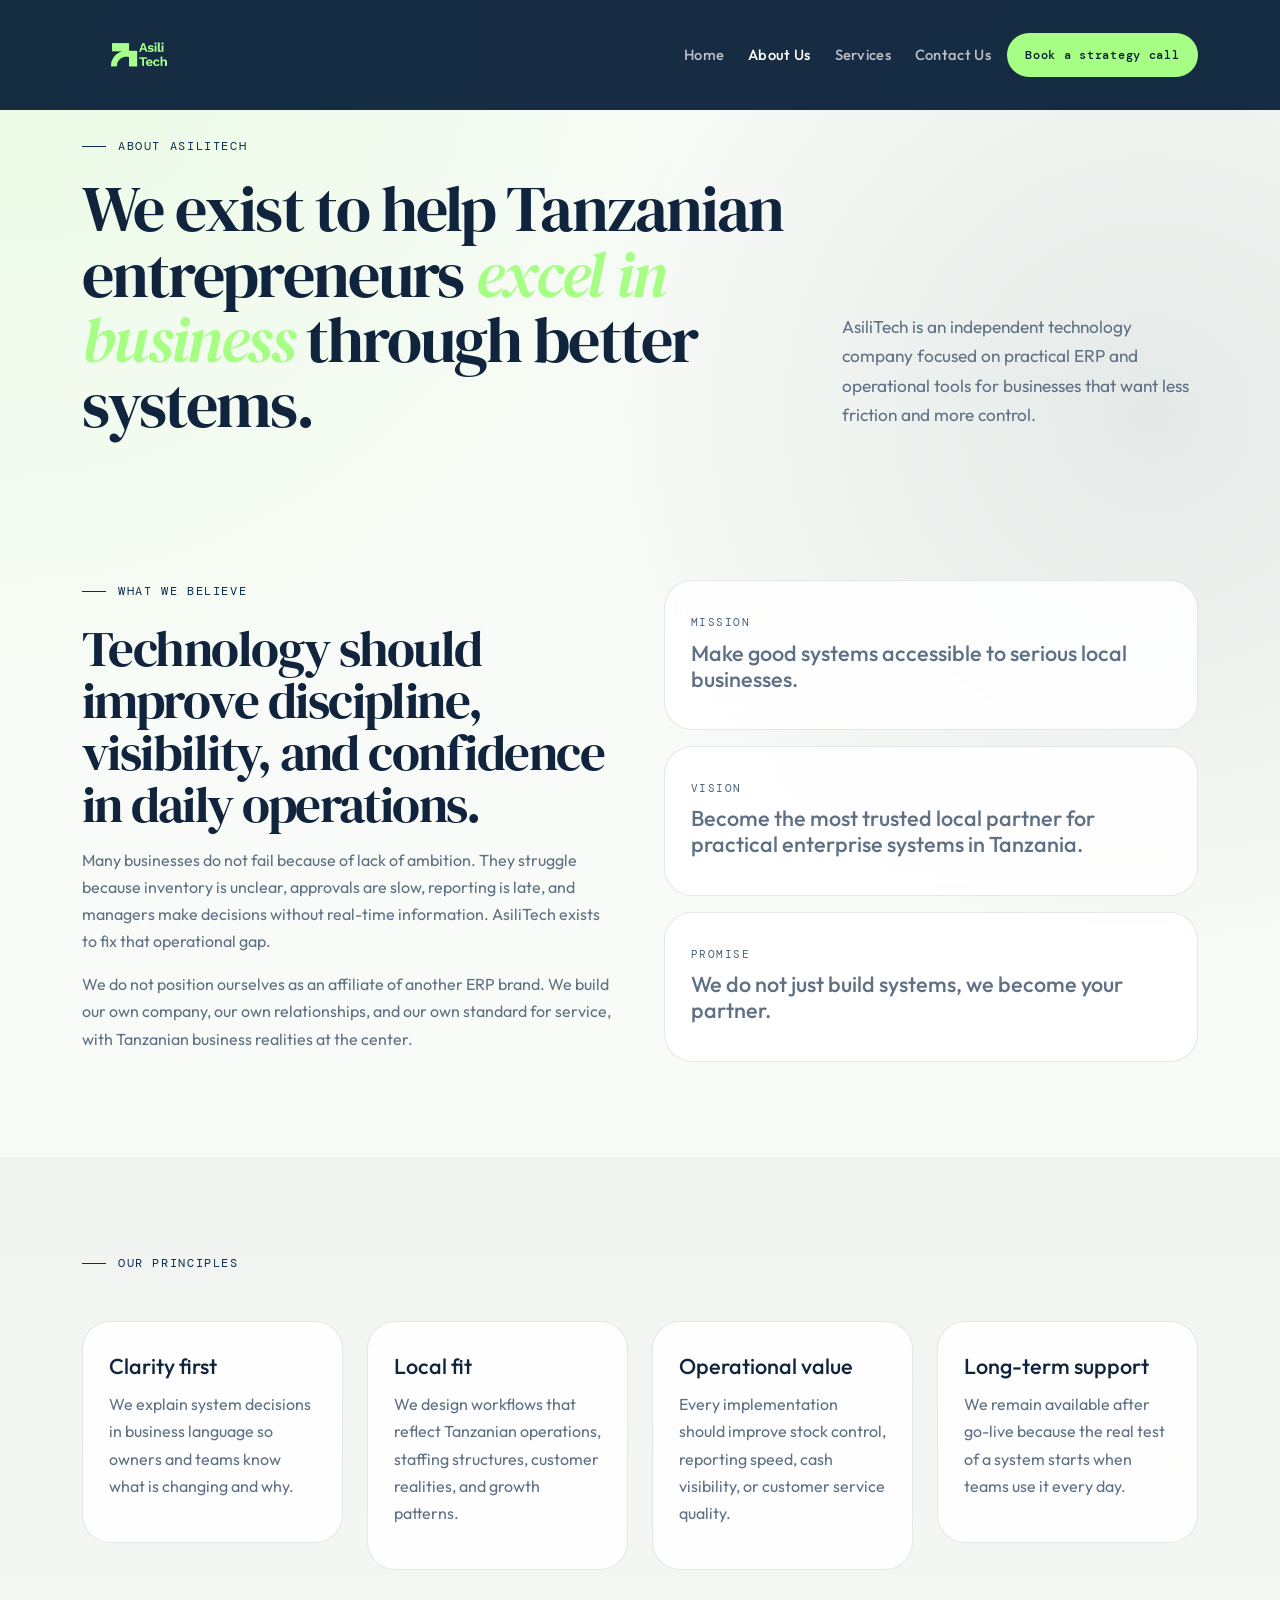
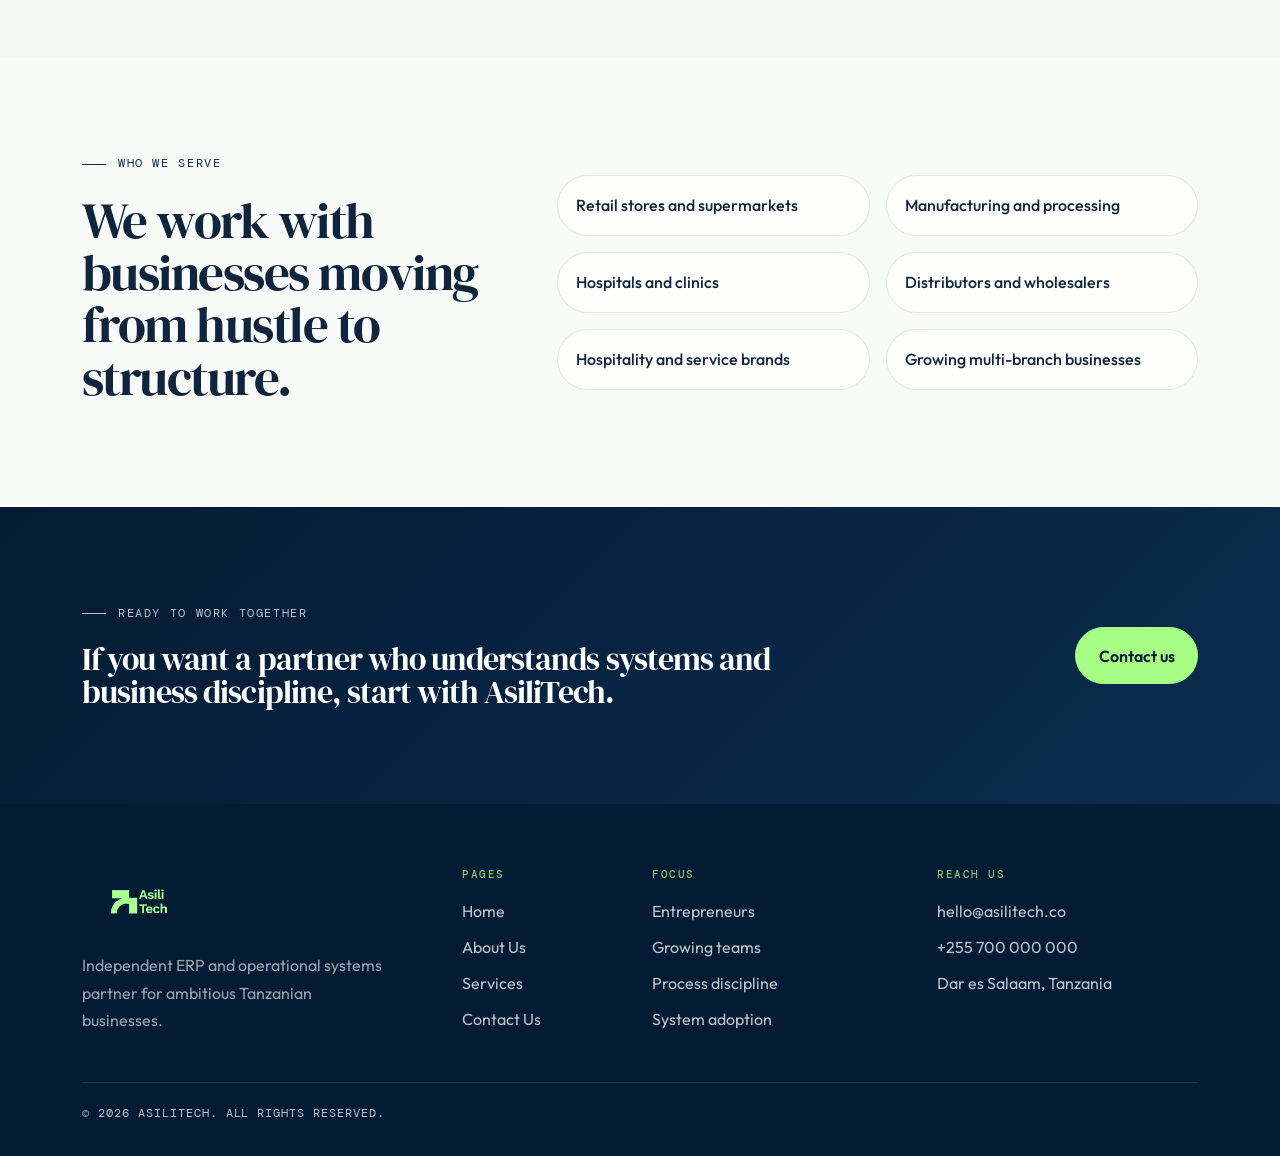
==== about.html @ 2e164e49 "Initial commit: Add Asili Technologies website pages, styles, and logos" ====
<!DOCTYPE html>
<html lang="en">
<head>
  <meta charset="UTF-8" />
  <meta name="viewport" content="width=device-width, initial-scale=1.0" />
  <title>About AsiliTech | Local ERP Partner</title>
  <meta name="description" content="Learn how AsiliTech helps Tanzanian entrepreneurs excel through practical ERP, POS, and operational systems." />
  <link rel="icon" type="image/png" href="logos/darkthemefavicon.png" />
  <link rel="preconnect" href="https://fonts.googleapis.com" />
  <link rel="preconnect" href="https://fonts.gstatic.com" crossorigin />
  <link href="https://fonts.googleapis.com/css2?family=DM+Serif+Display:ital@0;1&family=DM+Mono:wght@400;500&family=Outfit:wght@300;400;500;600;700&display=swap" rel="stylesheet" />
  <link href="https://cdn.jsdelivr.net/npm/bootstrap@5.3.3/dist/css/bootstrap.min.css" rel="stylesheet" />
  <link rel="stylesheet" href="https://cdn.jsdelivr.net/npm/bootstrap-icons@1.11.3/font/bootstrap-icons.min.css" />
  <link rel="stylesheet" href="site.css" />
</head>
<body data-page="about">
  <nav class="navbar navbar-expand-lg fixed-top site-nav" id="siteNav">
    <div class="container">
      <a class="navbar-brand brand-lockup" href="index.html">
        <img src="logos/darkthemelogo_transparent.png" alt="AsiliTech logo" />
      </a>
      <button class="navbar-toggler" type="button" data-bs-toggle="collapse" data-bs-target="#siteNavbar" aria-controls="siteNavbar" aria-expanded="false" aria-label="Toggle navigation">
        <span class="navbar-toggler-icon"></span>
      </button>
      <div class="collapse navbar-collapse" id="siteNavbar">
        <ul class="navbar-nav ms-auto align-items-lg-center gap-lg-2">
          <li class="nav-item"><a class="nav-link" data-page-link="home" href="index.html">Home</a></li>
          <li class="nav-item"><a class="nav-link" data-page-link="about" href="about.html">About Us</a></li>
          <li class="nav-item"><a class="nav-link" data-page-link="services" href="services.html">Services</a></li>
          <li class="nav-item"><a class="nav-link" data-page-link="contact" href="contact.html">Contact Us</a></li>
          <li class="nav-item"><a class="nav-link nav-cta" href="contact.html">Book a strategy call</a></li>
        </ul>
      </div>
    </div>
  </nav>

  <main>
    <section class="page-hero">
      <div class="container">
        <div class="row g-4 align-items-end">
          <div class="col-lg-8">
            <span class="eyebrow reveal">About AsiliTech</span>
            <h1 class="page-title reveal reveal-delay-1">We exist to help Tanzanian entrepreneurs <em>excel in business</em> through better systems.</h1>
          </div>
          <div class="col-lg-4">
            <p class="page-copy reveal reveal-delay-2">AsiliTech is an independent technology company focused on practical ERP and operational tools for businesses that want less friction and more control.</p>
          </div>
        </div>
      </div>
    </section>

    <section class="section-space">
      <div class="container">
        <div class="row g-4 g-lg-5 align-items-center">
          <div class="col-lg-6">
            <span class="eyebrow reveal">What we believe</span>
            <h2 class="section-title reveal reveal-delay-1">Technology should improve discipline, visibility, and confidence in daily operations.</h2>
            <p class="section-copy reveal reveal-delay-2">Many businesses do not fail because of lack of ambition. They struggle because inventory is unclear, approvals are slow, reporting is late, and managers make decisions without real-time information. AsiliTech exists to fix that operational gap.</p>
            <p class="section-copy reveal reveal-delay-3">We do not position ourselves as an affiliate of another ERP brand. We build our own company, our own relationships, and our own standard for service, with Tanzanian business realities at the center.</p>
          </div>
          <div class="col-lg-6">
            <div class="stacked-cards">
              <article class="info-card reveal">
                <span class="card-index">Mission</span>
                <h3>Make good systems accessible to serious local businesses.</h3>
              </article>
              <article class="info-card reveal reveal-delay-1">
                <span class="card-index">Vision</span>
                <h3>Become the most trusted local partner for practical enterprise systems in Tanzania.</h3>
              </article>
              <article class="info-card reveal reveal-delay-2">
                <span class="card-index">Promise</span>
                <h3>We do not just build systems, we become your partner.</h3>
              </article>
            </div>
          </div>
        </div>
      </div>
    </section>

    <section class="section-space surface-muted">
      <div class="container">
        <span class="eyebrow reveal">Our principles</span>
        <div class="row g-4 mt-1">
          <div class="col-md-6 col-xl-3">
            <article class="solution-card reveal">
              <h3>Clarity first</h3>
              <p>We explain system decisions in business language so owners and teams know what is changing and why.</p>
            </article>
          </div>
          <div class="col-md-6 col-xl-3">
            <article class="solution-card reveal reveal-delay-1">
              <h3>Local fit</h3>
              <p>We design workflows that reflect Tanzanian operations, staffing structures, customer realities, and growth patterns.</p>
            </article>
          </div>
          <div class="col-md-6 col-xl-3">
            <article class="solution-card reveal reveal-delay-2">
              <h3>Operational value</h3>
              <p>Every implementation should improve stock control, reporting speed, cash visibility, or customer service quality.</p>
            </article>
          </div>
          <div class="col-md-6 col-xl-3">
            <article class="solution-card reveal reveal-delay-3">
              <h3>Long-term support</h3>
              <p>We remain available after go-live because the real test of a system starts when teams use it every day.</p>
            </article>
          </div>
        </div>
      </div>
    </section>

    <section class="section-space">
      <div class="container">
        <div class="row g-4 align-items-center">
          <div class="col-lg-5">
            <span class="eyebrow reveal">Who we serve</span>
            <h2 class="section-title reveal reveal-delay-1">We work with businesses moving from hustle to structure.</h2>
          </div>
          <div class="col-lg-7">
            <div class="industry-grid">
              <div class="industry-chip reveal">Retail stores and supermarkets</div>
              <div class="industry-chip reveal reveal-delay-1">Manufacturing and processing</div>
              <div class="industry-chip reveal reveal-delay-2">Hospitals and clinics</div>
              <div class="industry-chip reveal reveal-delay-3">Distributors and wholesalers</div>
              <div class="industry-chip reveal">Hospitality and service brands</div>
              <div class="industry-chip reveal reveal-delay-1">Growing multi-branch businesses</div>
            </div>
          </div>
        </div>
      </div>
    </section>

    <section class="section-space cta-block">
      <div class="container">
        <div class="row align-items-center g-4">
          <div class="col-lg-8">
            <span class="eyebrow on-dark reveal">Ready to work together</span>
            <h2 class="cta-title reveal reveal-delay-1">If you want a partner who understands systems and business discipline, start with AsiliTech.</h2>
          </div>
          <div class="col-lg-4 text-lg-end reveal reveal-delay-2">
            <a class="btn btn-brand" href="contact.html">Contact us</a>
          </div>
        </div>
      </div>
    </section>
  </main>

  <footer class="site-footer">
    <div class="container">
      <div class="row g-4">
        <div class="col-lg-4">
          <img class="footer-logo" src="logos/darkthemelogo_transparent.png" alt="AsiliTech logo" />
          <p class="footer-copy-text">Independent ERP and operational systems partner for ambitious Tanzanian businesses.</p>
        </div>
        <div class="col-6 col-lg-2">
          <h3>Pages</h3>
          <ul>
            <li><a href="index.html">Home</a></li>
            <li><a href="about.html">About Us</a></li>
            <li><a href="services.html">Services</a></li>
            <li><a href="contact.html">Contact Us</a></li>
          </ul>
        </div>
        <div class="col-6 col-lg-3">
          <h3>Focus</h3>
          <ul>
            <li>Entrepreneurs</li>
            <li>Growing teams</li>
            <li>Process discipline</li>
            <li>System adoption</li>
          </ul>
        </div>
        <div class="col-lg-3">
          <h3>Reach us</h3>
          <ul>
            <li><a href="mailto:hello@asilitech.co">hello@asilitech.co</a></li>
            <li><a href="tel:+255700000000">+255 700 000 000</a></li>
            <li>Dar es Salaam, Tanzania</li>
          </ul>
        </div>
      </div>
      <div class="footer-bottom">
        <span>© <span data-year></span> AsiliTech. All rights reserved.</span>
      </div>
    </div>
  </footer>

  <script src="https://cdn.jsdelivr.net/npm/bootstrap@5.3.3/dist/js/bootstrap.bundle.min.js"></script>
  <script src="site.js"></script>
</body>
</html>
---- site.css ----
:root {
  --navy: #041b34;
  --navy-soft: #0b2d4f;
  --green: #a6ff84;
  --green-deep: #84df63;
  --mist: #eef2ef;
  --paper: #f8fbf7;
  --white: #ffffff;
  --text: #10253d;
  --muted: #5f7084;
  --border: rgba(4, 27, 52, 0.1);
  --border-strong: rgba(4, 27, 52, 0.16);
  --shadow: 0 25px 70px rgba(4, 27, 52, 0.12);
  --radius-lg: 28px;
  --radius-md: 20px;
  --radius-sm: 14px;
}

* {
  box-sizing: border-box;
}

html {
  scroll-behavior: smooth;
}

body {
  margin: 0;
  font-family: 'Outfit', sans-serif;
  color: var(--text);
  background:
    radial-gradient(circle at top left, rgba(166, 255, 132, 0.16), transparent 24%),
    radial-gradient(circle at 90% 15%, rgba(4, 27, 52, 0.08), transparent 22%),
    var(--paper);
  line-height: 1.7;
}

a {
  color: inherit;
}

img {
  max-width: 100%;
  display: block;
}

main {
  overflow: hidden;
}

.site-nav {
  padding: 1rem 0;
  background: rgba(4, 27, 52, 0.92);
  backdrop-filter: blur(14px);
  transition: box-shadow 0.25s ease, padding 0.25s ease;
}

.site-nav.is-scrolled {
  box-shadow: 0 14px 40px rgba(1, 16, 30, 0.18);
  padding: 0.8rem 0;
}

.brand-lockup img,
.footer-logo {
  width: 118px;
  height: 68px;
  object-fit: contain;
}

.navbar-toggler {
  border-color: rgba(255, 255, 255, 0.25);
}

.navbar-toggler:focus {
  box-shadow: none;
}

.navbar-toggler-icon {
  background-image: url("data:image/svg+xml,%3csvg xmlns='http://www.w3.org/2000/svg' viewBox='0 0 30 30'%3e%3cpath stroke='rgba(255,255,255,0.82)' stroke-linecap='round' stroke-miterlimit='10' stroke-width='2' d='M4 7h22M4 15h22M4 23h22'/%3e%3c/svg%3e");
}

.nav-link {
  color: rgba(255, 255, 255, 0.7) !important;
  font-size: 0.92rem;
  font-weight: 500;
  letter-spacing: 0.02em;
}

.nav-link:hover,
.nav-link.is-active {
  color: var(--white) !important;
}

.nav-cta {
  background: var(--green);
  color: var(--navy) !important;
  border-radius: 999px;
  padding: 0.72rem 1.15rem !important;
  font-family: 'DM Mono', monospace;
  font-size: 0.75rem;
  letter-spacing: 0.06em;
}

.nav-cta:hover {
  background: var(--green-deep);
}

.hero-home,
.page-hero {
  position: relative;
  padding-top: 8rem;
}

.hero-home {
  min-height: 100vh;
  display: flex;
  align-items: center;
  padding-bottom: 4rem;
}

.page-hero {
  padding-bottom: 2.5rem;
}

.eyebrow,
.micro-label,
.plan-label,
.site-footer h3,
.card-index,
.form-note {
  font-family: 'DM Mono', monospace;
  letter-spacing: 0.14em;
  text-transform: uppercase;
}

.eyebrow {
  display: inline-flex;
  align-items: center;
  gap: 0.75rem;
  color: var(--navy-soft);
  font-size: 0.72rem;
  margin-bottom: 1.25rem;
  opacity: 0.72;
}

.eyebrow::before {
  content: '';
  width: 24px;
  height: 1px;
  background: currentColor;
}

.on-dark {
  color: rgba(255, 255, 255, 0.72);
}

.display-title,
.page-title,
.section-title,
.cta-title,
.quote-panel h2 {
  font-family: 'DM Serif Display', serif;
  letter-spacing: -0.03em;
  line-height: 1.02;
}

.display-title {
  max-width: 11ch;
  font-size: clamp(3.1rem, 7vw, 6.15rem);
  margin-bottom: 1.5rem;
}

.page-title {
  font-size: clamp(2.6rem, 5vw, 4.8rem);
}

.section-title {
  font-size: clamp(2rem, 4vw, 3.5rem);
  margin-bottom: 1rem;
}

.display-title em,
.page-title em,
.section-title em,
.cta-title em,
.quote-panel em {
  color: var(--green);
  font-style: italic;
}

.lead-copy,
.page-copy,
.section-copy,
.hero-mini-note,
.quote-panel p,
.feature-card p,
.solution-card p,
.timeline-item p,
.pricing-card p,
.contact-card p,
.info-card h3,
.footer-copy-text {
  color: var(--muted);
}

.lead-copy,
.page-copy {
  font-size: 1.08rem;
  max-width: 58ch;
}

.hero-actions {
  display: flex;
  flex-wrap: wrap;
  gap: 1rem;
  margin-top: 2rem;
}

.hero-mini-note {
  margin-top: 1.25rem;
  font-size: 0.96rem;
}

.btn-brand,
.btn-outline-brand {
  border-radius: 999px;
  padding: 0.95rem 1.4rem;
  font-weight: 600;
  transition: transform 0.2s ease, background 0.2s ease, color 0.2s ease, border-color 0.2s ease;
}

.btn-brand {
  background: var(--green);
  border: 1px solid var(--green);
  color: var(--navy);
}

.btn-brand:hover {
  background: var(--green-deep);
  border-color: var(--green-deep);
  color: var(--navy);
  transform: translateY(-1px);
}

.btn-outline-brand {
  background: transparent;
  border: 1px solid var(--border-strong);
  color: var(--navy);
}

.btn-outline-brand:hover {
  border-color: var(--navy);
  color: var(--navy);
  transform: translateY(-1px);
}

.hero-panel,
.quote-panel,
.contact-form-panel,
.info-card,
.contact-card,
.feature-card,
.solution-card,
.pricing-card {
  border: 1px solid var(--border);
  border-radius: var(--radius-lg);
  background: rgba(255, 255, 255, 0.84);
  backdrop-filter: blur(12px);
}

.hero-panel {
  padding: 1.35rem;
  box-shadow: var(--shadow);
}

.hero-panel-top,
.footer-bottom {
  display: flex;
  justify-content: space-between;
  align-items: center;
  gap: 1rem;
}

.micro-label {
  font-size: 0.68rem;
  color: var(--muted);
}

.status-pill {
  display: inline-flex;
  align-items: center;
  gap: 0.45rem;
  padding: 0.38rem 0.7rem;
  border-radius: 999px;
  background: rgba(166, 255, 132, 0.18);
  color: var(--navy);
  font-size: 0.78rem;
}

.status-pill span {
  width: 8px;
  height: 8px;
  border-radius: 50%;
  background: var(--green-deep);
}

.word-stack {
  position: relative;
  min-height: 4.5rem;
  margin: 1.6rem 0 1.25rem;
}

.word-stack .word {
  position: absolute;
  inset: 0;
  opacity: 0;
  transform: translateY(16px);
  transition: opacity 0.35s ease, transform 0.35s ease;
  font-family: 'DM Serif Display', serif;
  font-size: clamp(2.2rem, 4vw, 3.2rem);
}

.word-stack .word.active {
  opacity: 1;
  transform: translateY(0);
}

.metric-grid,
.feature-grid,
.pricing-grid,
.industry-grid {
  display: grid;
  gap: 1rem;
}

.metric-grid {
  grid-template-columns: repeat(2, minmax(0, 1fr));
}

.metric-card {
  padding: 1.05rem;
  border-radius: var(--radius-md);
  background: linear-gradient(180deg, rgba(4, 27, 52, 0.04), rgba(4, 27, 52, 0.01));
}

.metric-card strong,
.pricing-card h3,
.contact-card a,
.contact-card strong {
  display: block;
  color: var(--navy);
}

.metric-card span {
  display: block;
  margin-top: 0.35rem;
  color: var(--muted);
  font-size: 0.93rem;
}

.band-strip {
  background: var(--navy);
  overflow: hidden;
  padding: 1rem 0;
}

.band-track {
  display: flex;
  gap: 2.25rem;
  white-space: nowrap;
  color: rgba(255, 255, 255, 0.72);
  font-family: 'DM Mono', monospace;
  font-size: 0.72rem;
  letter-spacing: 0.14em;
  text-transform: uppercase;
  animation: marquee 26s linear infinite;
}

@keyframes marquee {
  from { transform: translateX(0); }
  to { transform: translateX(-30%); }
}

.section-space {
  padding: 5.5rem 0;
}

.surface-muted {
  background: linear-gradient(180deg, rgba(4, 27, 52, 0.03), rgba(4, 27, 52, 0.015));
}

.feature-grid {
  grid-template-columns: repeat(3, minmax(0, 1fr));
}

.feature-grid-wide {
  grid-template-columns: repeat(4, minmax(0, 1fr));
}

.feature-card,
.solution-card,
.pricing-card,
.info-card,
.contact-card,
.contact-form-panel {
  padding: 1.6rem;
}

.feature-card h3,
.solution-card h3,
.timeline-item h3,
.info-card h3,
.contact-card a,
.contact-card strong {
  font-size: 1.35rem;
  line-height: 1.2;
  margin: 0.4rem 0 0.7rem;
}

.card-index,
.plan-label,
.site-footer h3 {
  font-size: 0.7rem;
  color: var(--navy-soft);
  opacity: 0.75;
}

.text-link {
  font-weight: 600;
  color: var(--navy);
  text-decoration: none;
}

.text-link i {
  margin-left: 0.35rem;
}

.quote-panel {
  background: var(--navy);
  color: var(--white);
  display: grid;
  grid-template-columns: 1.2fr 0.8fr;
  gap: 2rem;
  padding: 2rem;
}

.quote-panel h2,
.cta-title {
  color: var(--white);
}

.timeline-list {
  display: grid;
  gap: 1rem;
}

.timeline-item {
  display: grid;
  grid-template-columns: 72px 1fr;
  gap: 1rem;
  align-items: start;
  padding: 1.2rem 0;
  border-bottom: 1px solid var(--border);
}

.timeline-item:first-child {
  border-top: 1px solid var(--border);
}

.timeline-item span {
  font-family: 'DM Mono', monospace;
  color: var(--muted);
  font-size: 0.78rem;
  padding-top: 0.3rem;
}

.cta-block {
  background: linear-gradient(135deg, var(--navy), var(--navy-soft));
}

.site-footer {
  background: var(--navy);
  color: rgba(255, 255, 255, 0.74);
  padding: 4rem 0 2rem;
}

.site-footer h3 {
  color: var(--green);
  margin-bottom: 1rem;
}

.site-footer ul {
  list-style: none;
  padding: 0;
  margin: 0;
}

.site-footer li {
  margin-bottom: 0.55rem;
}

.site-footer a {
  color: rgba(255, 255, 255, 0.74);
  text-decoration: none;
}

.site-footer a:hover {
  color: var(--white);
}

.footer-copy-text {
  margin-top: 1rem;
  max-width: 28ch;
  color: rgba(255, 255, 255, 0.6);
}

.footer-bottom {
  margin-top: 2rem;
  padding-top: 1.25rem;
  border-top: 1px solid rgba(255, 255, 255, 0.1);
  font-family: 'DM Mono', monospace;
  font-size: 0.76rem;
  letter-spacing: 0.08em;
  text-transform: uppercase;
}

.stacked-cards,
.contact-stack {
  display: grid;
  gap: 1rem;
}

.industry-grid {
  grid-template-columns: repeat(2, minmax(0, 1fr));
}

.industry-chip {
  padding: 1rem 1.15rem;
  border: 1px solid var(--border);
  border-radius: 999px;
  background: rgba(255, 255, 255, 0.78);
  font-weight: 500;
}

.tall-card {
  min-height: 100%;
}

.pricing-grid {
  grid-template-columns: repeat(3, minmax(0, 1fr));
  align-items: stretch;
}

.pricing-card {
  display: flex;
  flex-direction: column;
  gap: 1rem;
}

.pricing-card h3 {
  font-family: 'DM Serif Display', serif;
  font-size: clamp(2rem, 4vw, 3rem);
  margin: 0;
}

.pricing-card h3 span {
  display: block;
  font-family: 'Outfit', sans-serif;
  font-size: 0.95rem;
  color: var(--muted);
  font-weight: 500;
  letter-spacing: 0;
}

.pricing-card ul {
  list-style: none;
  padding: 0;
  margin: 0;
  display: grid;
  gap: 0.7rem;
}

.pricing-card li {
  position: relative;
  padding-left: 1.2rem;
  color: var(--muted);
}

.pricing-card li::before {
  content: '';
  position: absolute;
  top: 0.65rem;
  left: 0;
  width: 7px;
  height: 7px;
  border-radius: 50%;
  background: var(--green-deep);
}

.pricing-card .btn {
  margin-top: auto;
}

.pricing-card.featured {
  background: linear-gradient(180deg, rgba(166, 255, 132, 0.24), rgba(255, 255, 255, 0.95));
  border-color: rgba(132, 223, 99, 0.45);
  transform: translateY(-8px);
}

.pricing-note {
  margin-top: 1.2rem;
  color: var(--muted);
}

.contact-card a {
  text-decoration: none;
}

.contact-form-panel label {
  display: block;
  margin-bottom: 0.35rem;
  font-family: 'DM Mono', monospace;
  font-size: 0.68rem;
  color: var(--navy-soft);
  letter-spacing: 0.12em;
  text-transform: uppercase;
}

.contact-form-panel .form-control,
.contact-form-panel .form-select {
  min-height: 54px;
  border-radius: var(--radius-sm);
  border: 1px solid var(--border);
  background: rgba(255, 255, 255, 0.82);
  padding: 0.9rem 1rem;
}

.contact-form-panel textarea.form-control {
  min-height: 150px;
}

.contact-form-panel .form-control:focus,
.contact-form-panel .form-select:focus {
  border-color: rgba(132, 223, 99, 0.85);
  box-shadow: 0 0 0 0.2rem rgba(166, 255, 132, 0.15);
}

.form-note {
  font-size: 0.68rem;
  color: var(--muted);
}

.reveal {
  opacity: 0;
  transform: translateY(28px);
  transition: opacity 0.7s ease, transform 0.7s ease;
}

.reveal.visible {
  opacity: 1;
  transform: translateY(0);
}

.reveal-delay-1 {
  transition-delay: 0.08s;
}

.reveal-delay-2 {
  transition-delay: 0.16s;
}

.reveal-delay-3 {
  transition-delay: 0.24s;
}

.reveal-delay-4 {
  transition-delay: 0.32s;
}

@media (max-width: 1199px) {
  .feature-grid-wide {
    grid-template-columns: repeat(2, minmax(0, 1fr));
  }
}

@media (max-width: 991px) {
  .hero-home {
    min-height: auto;
    padding-bottom: 3rem;
  }

  .metric-grid,
  .feature-grid,
  .pricing-grid,
  .industry-grid,
  .feature-grid-wide,
  .quote-panel {
    grid-template-columns: 1fr;
  }

  .quote-panel {
    gap: 1rem;
  }

  .nav-cta {
    margin-top: 0.5rem;
    display: inline-block;
  }
}

@media (max-width: 767px) {
  .site-nav {
    padding: 0.8rem 0;
  }

  .hero-home,
  .page-hero {
    padding-top: 7rem;
  }

  .section-space {
    padding: 4.3rem 0;
  }

  .timeline-item {
    grid-template-columns: 1fr;
  }

  .footer-bottom,
  .hero-actions {
    align-items: flex-start;
    flex-direction: column;
  }
}
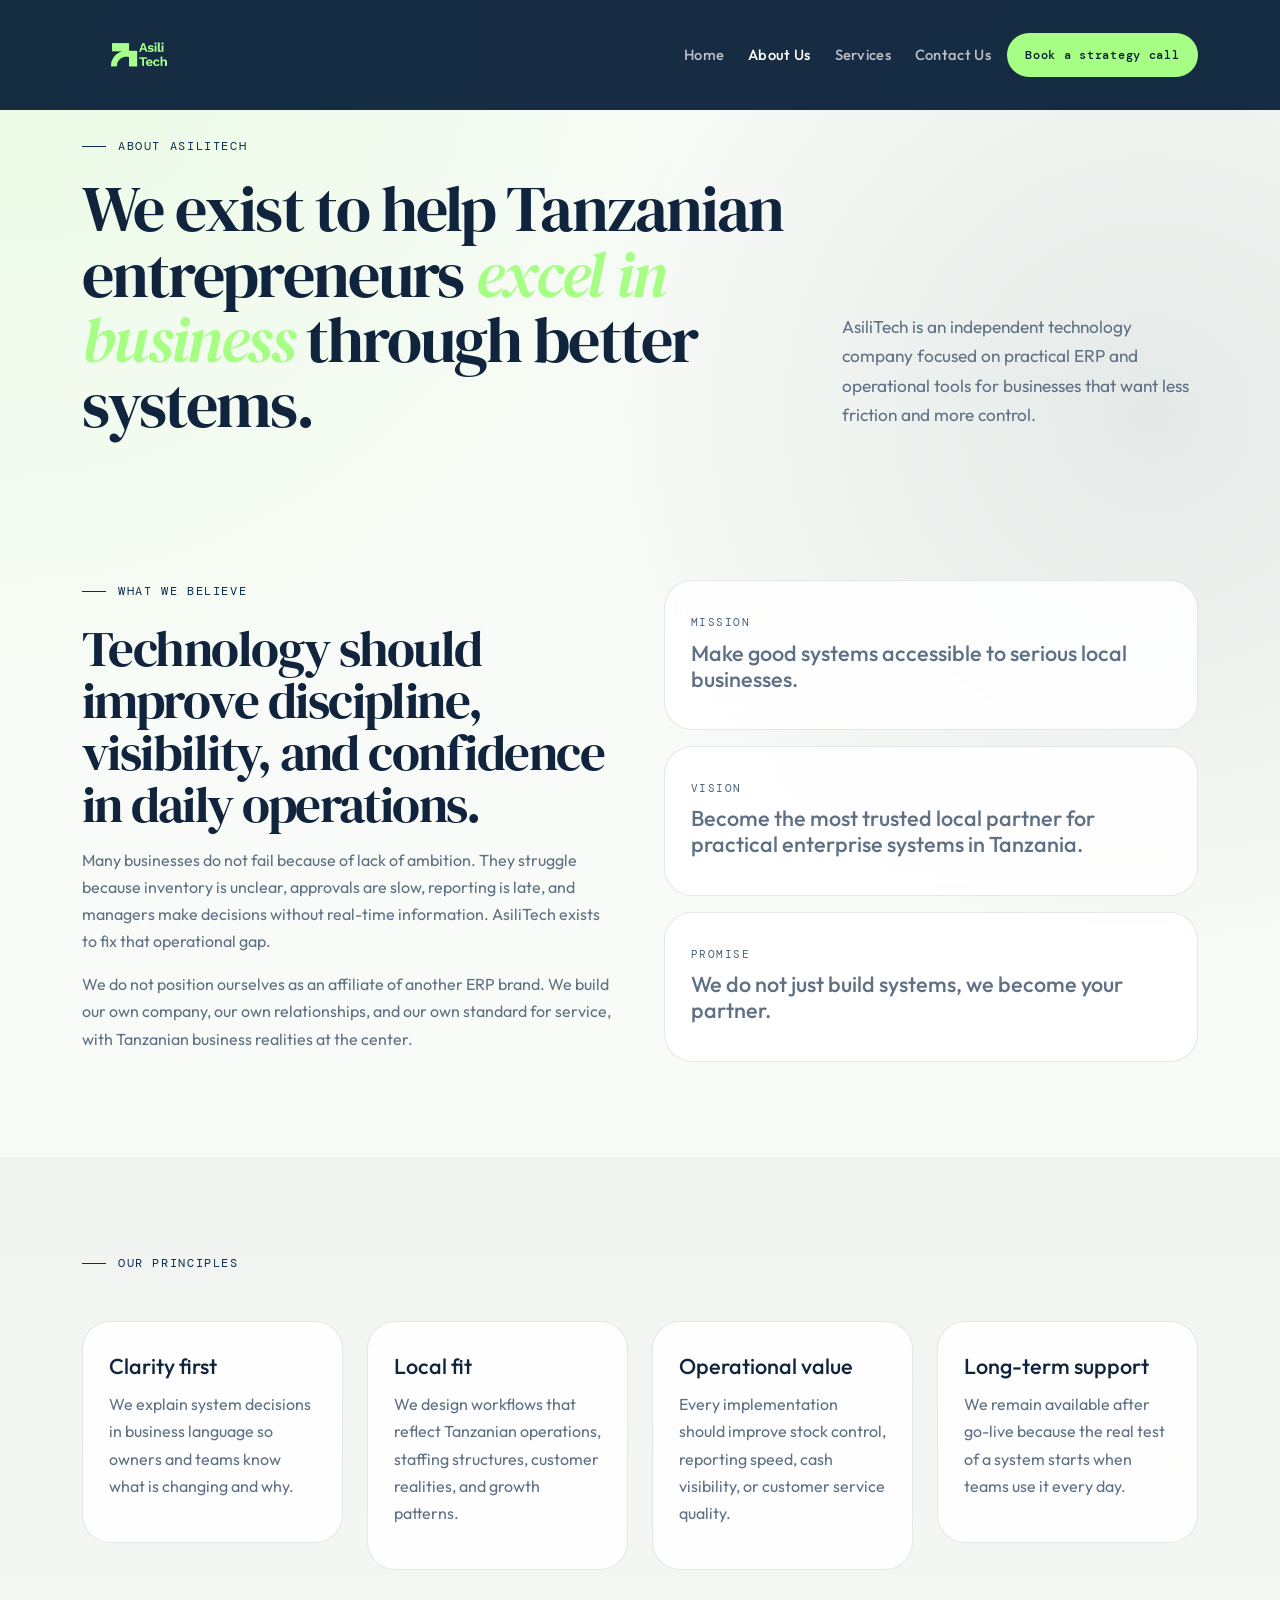
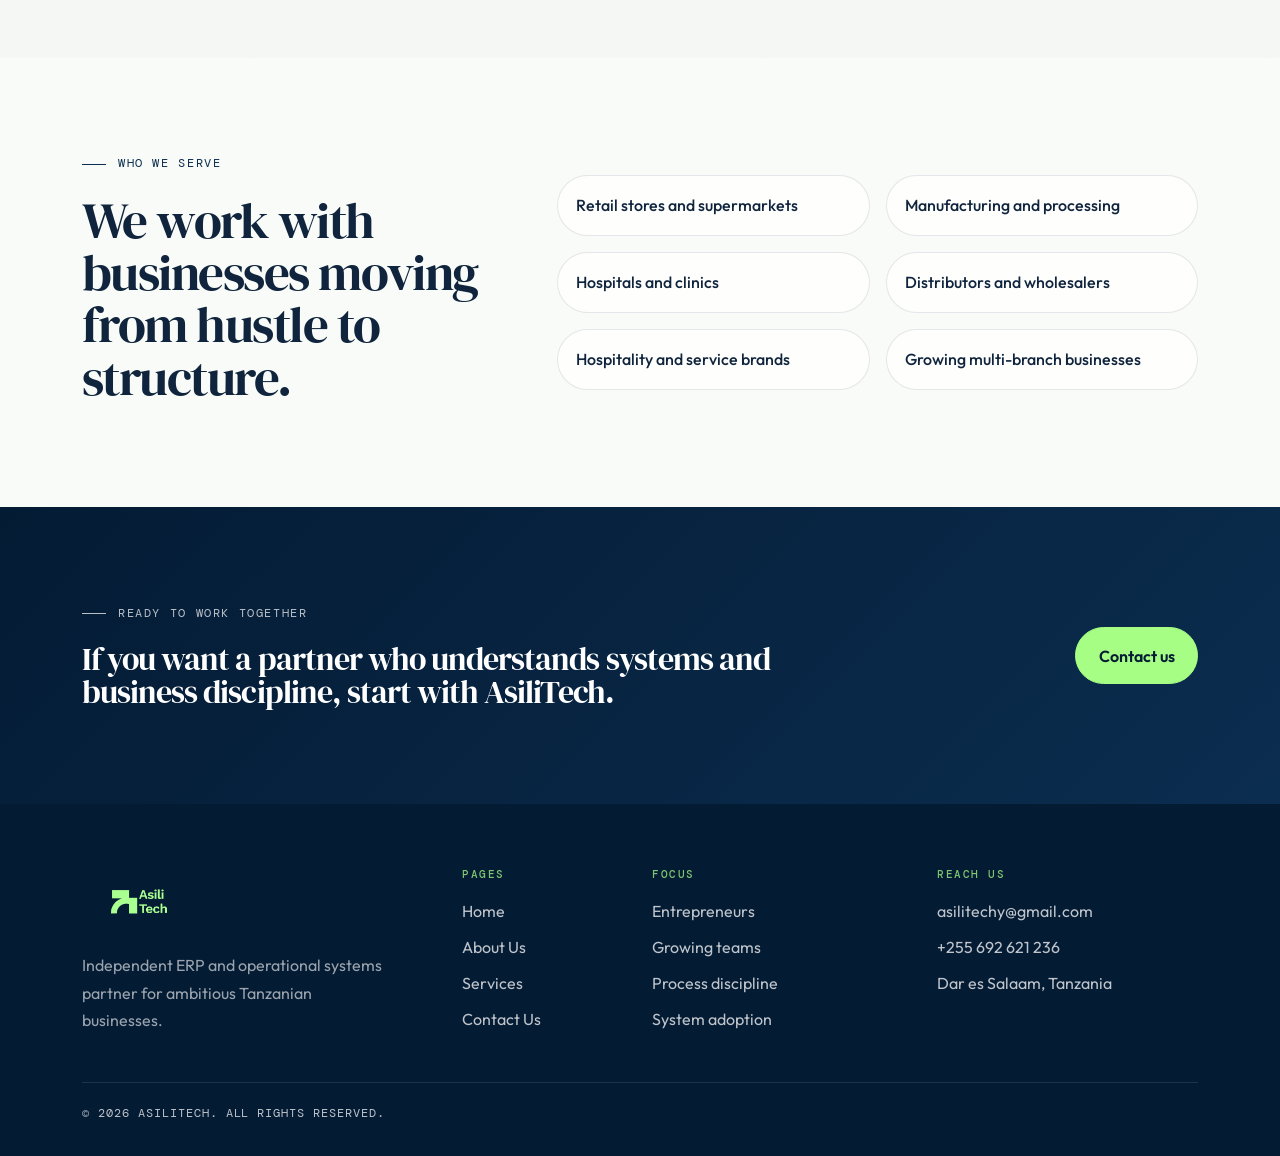
==== commit bd2dcabb: "contacts changes" ====
--- a/about.html
+++ b/about.html
@@ -174,8 +174,8 @@
         <div class="col-lg-3">
           <h3>Reach us</h3>
           <ul>
-            <li><a href="mailto:hello@asilitech.co">hello@asilitech.co</a></li>
-            <li><a href="tel:+255700000000">+255 700 000 000</a></li>
+            <li><a href="mailto:hello@asilitech.co">asilitechy@gmail.com</a></li>
+            <li><a href="tel:+255700000000">+255 692 621 236</a></li>
             <li>Dar es Salaam, Tanzania</li>
           </ul>
         </div>
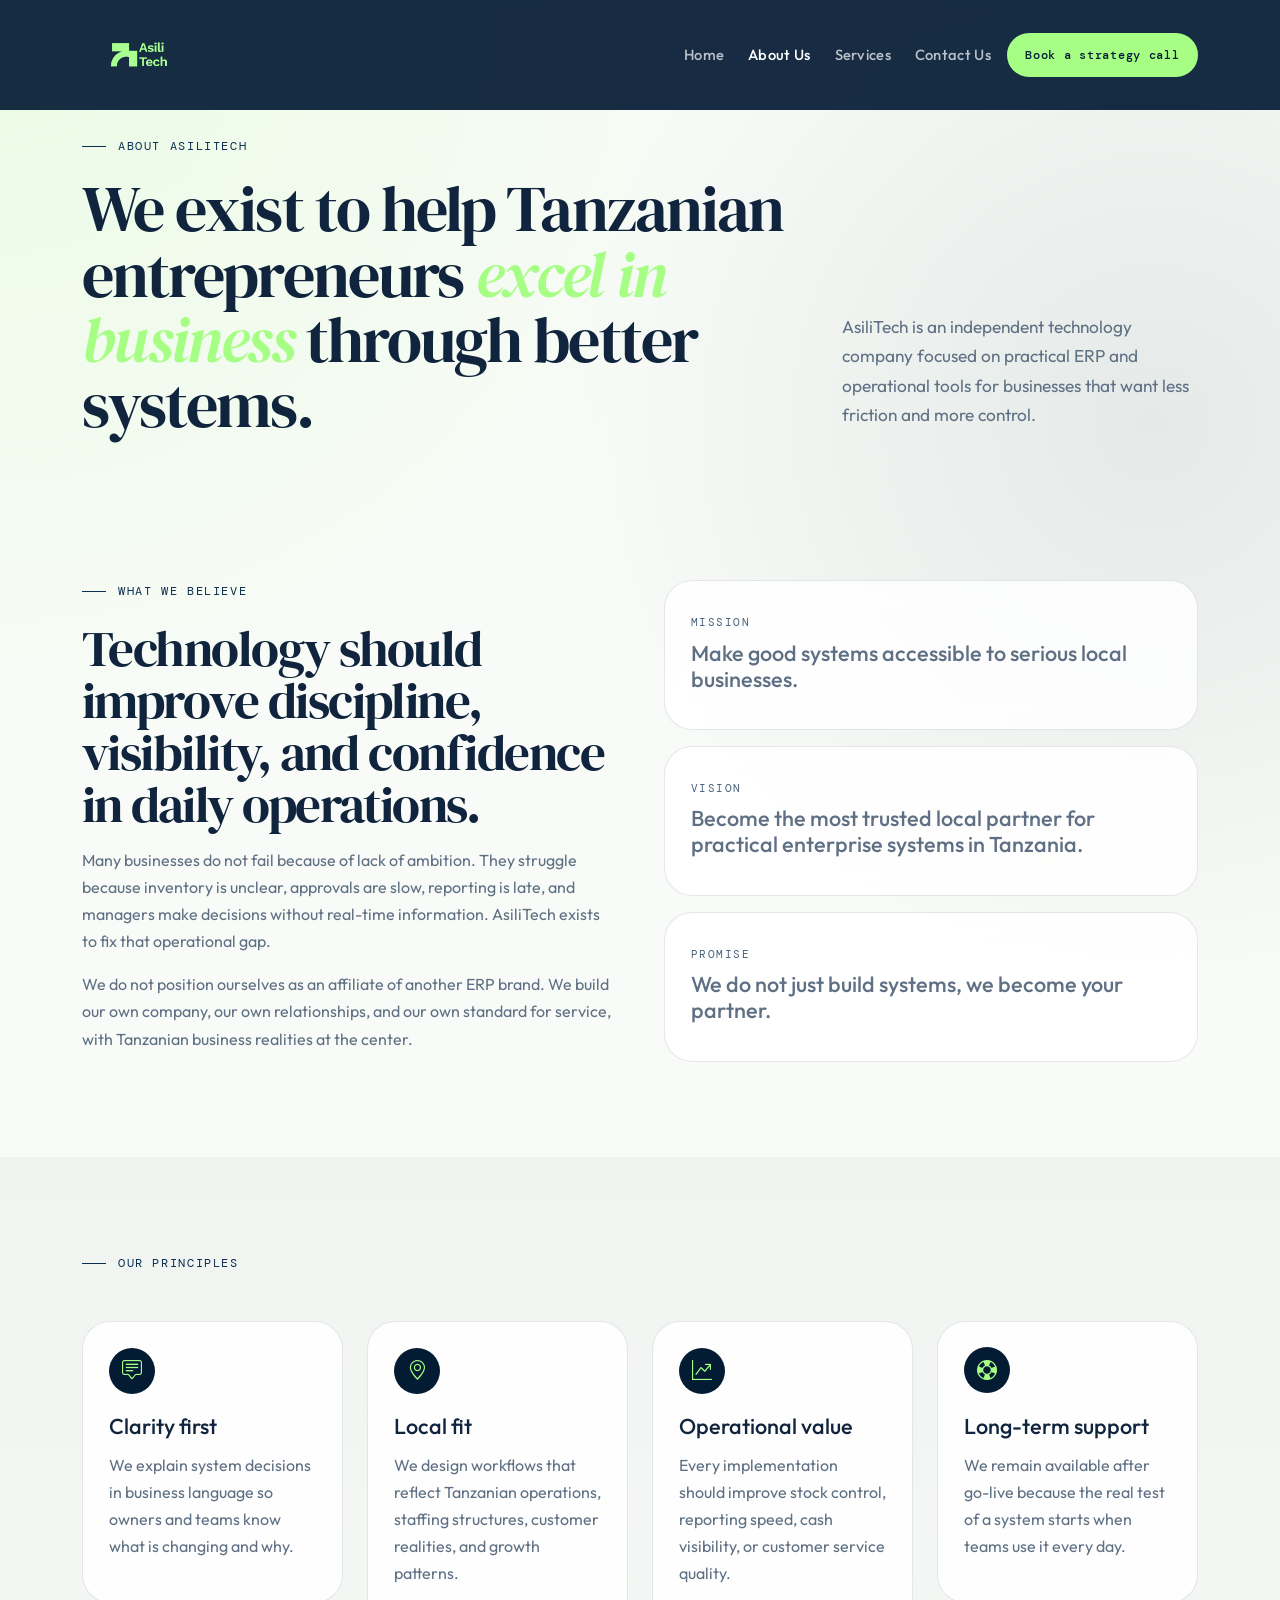
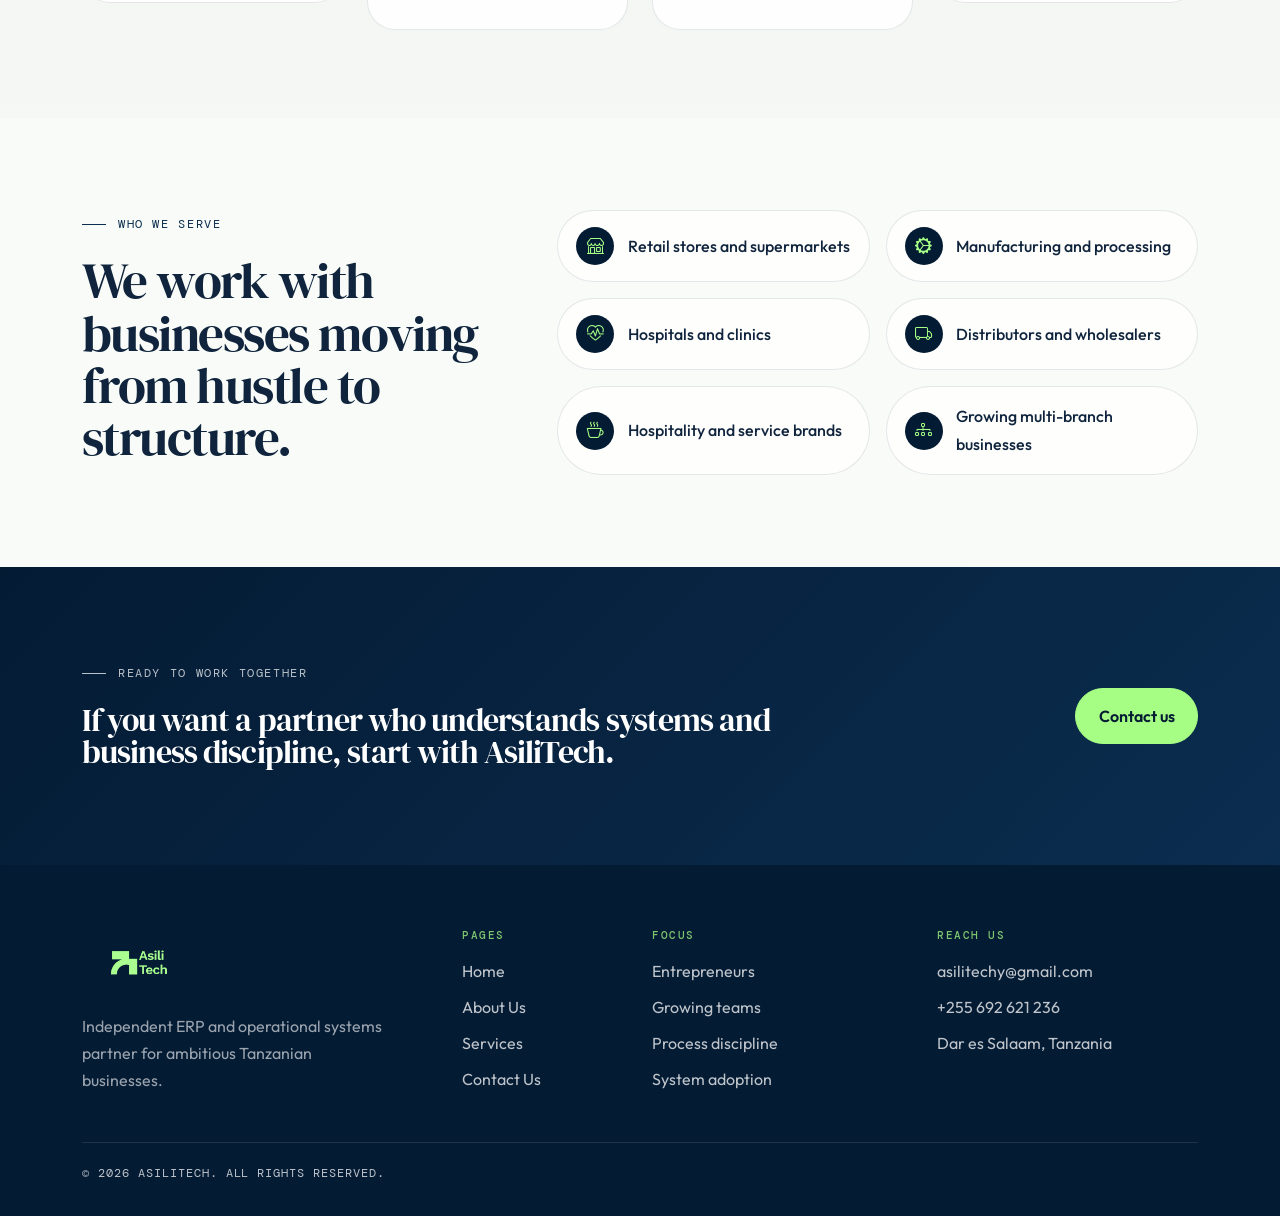
==== commit d438ab98: "Add icon-based benefits/industries, tabbed module explorer, and FAQ section (inspired by ERPNext-sty" ====
--- a/about.html
+++ b/about.html
@@ -84,24 +84,28 @@
         <div class="row g-4 mt-1">
           <div class="col-md-6 col-xl-3">
             <article class="solution-card reveal">
+              <span class="icon-badge"><i class="bi bi-chat-square-text"></i></span>
               <h3>Clarity first</h3>
               <p>We explain system decisions in business language so owners and teams know what is changing and why.</p>
             </article>
           </div>
           <div class="col-md-6 col-xl-3">
             <article class="solution-card reveal reveal-delay-1">
+              <span class="icon-badge"><i class="bi bi-geo-alt"></i></span>
               <h3>Local fit</h3>
               <p>We design workflows that reflect Tanzanian operations, staffing structures, customer realities, and growth patterns.</p>
             </article>
           </div>
           <div class="col-md-6 col-xl-3">
             <article class="solution-card reveal reveal-delay-2">
+              <span class="icon-badge"><i class="bi bi-graph-up-arrow"></i></span>
               <h3>Operational value</h3>
               <p>Every implementation should improve stock control, reporting speed, cash visibility, or customer service quality.</p>
             </article>
           </div>
           <div class="col-md-6 col-xl-3">
             <article class="solution-card reveal reveal-delay-3">
+              <span class="icon-badge"><i class="bi bi-life-preserver"></i></span>
               <h3>Long-term support</h3>
               <p>We remain available after go-live because the real test of a system starts when teams use it every day.</p>
             </article>
@@ -119,12 +123,12 @@
           </div>
           <div class="col-lg-7">
             <div class="industry-grid">
-              <div class="industry-chip reveal">Retail stores and supermarkets</div>
-              <div class="industry-chip reveal reveal-delay-1">Manufacturing and processing</div>
-              <div class="industry-chip reveal reveal-delay-2">Hospitals and clinics</div>
-              <div class="industry-chip reveal reveal-delay-3">Distributors and wholesalers</div>
-              <div class="industry-chip reveal">Hospitality and service brands</div>
-              <div class="industry-chip reveal reveal-delay-1">Growing multi-branch businesses</div>
+              <div class="industry-chip reveal"><span class="icon-badge"><i class="bi bi-shop"></i></span>Retail stores and supermarkets</div>
+              <div class="industry-chip reveal reveal-delay-1"><span class="icon-badge"><i class="bi bi-gear-wide-connected"></i></span>Manufacturing and processing</div>
+              <div class="industry-chip reveal reveal-delay-2"><span class="icon-badge"><i class="bi bi-heart-pulse"></i></span>Hospitals and clinics</div>
+              <div class="industry-chip reveal reveal-delay-3"><span class="icon-badge"><i class="bi bi-truck"></i></span>Distributors and wholesalers</div>
+              <div class="industry-chip reveal"><span class="icon-badge"><i class="bi bi-cup-hot"></i></span>Hospitality and service brands</div>
+              <div class="industry-chip reveal reveal-delay-1"><span class="icon-badge"><i class="bi bi-diagram-3"></i></span>Growing multi-branch businesses</div>
             </div>
           </div>
         </div>
--- a/site.css
+++ b/site.css
@@ -551,6 +551,24 @@
   align-items: stretch;
 }
 
+.pricing-grid-4 {
+  grid-template-columns: repeat(4, minmax(0, 1fr));
+}
+
+.pricing-grid-4 .pricing-card {
+  padding: 1.3rem;
+}
+
+.pricing-grid-4 .pricing-card h3 {
+  font-size: clamp(1.5rem, 3vw, 2.1rem);
+}
+
+@media (max-width: 1199px) {
+  .pricing-grid-4 {
+    grid-template-columns: repeat(2, minmax(0, 1fr));
+  }
+}
+
 .pricing-card {
   display: flex;
   flex-direction: column;
@@ -731,4 +749,185 @@
     align-items: flex-start;
     flex-direction: column;
   }
+}
+
+/* ---------- Icon badges (principles, module tabs) ---------- */
+.icon-badge {
+  display: inline-flex;
+  align-items: center;
+  justify-content: center;
+  width: 46px;
+  height: 46px;
+  border-radius: 50%;
+  background: var(--navy);
+  color: var(--green);
+  font-size: 1.25rem;
+  margin-bottom: 0.9rem;
+  flex-shrink: 0;
+}
+
+.icon-badge.lg {
+  width: 62px;
+  height: 62px;
+  font-size: 1.6rem;
+}
+
+/* ---------- Industry chips with icons ---------- */
+.industry-chip {
+  display: flex;
+  align-items: center;
+  gap: 0.85rem;
+}
+
+.industry-chip .icon-badge {
+  width: 38px;
+  height: 38px;
+  font-size: 1.05rem;
+  margin-bottom: 0;
+}
+
+/* ---------- Module explorer (tabbed product suite) ---------- */
+.module-explorer {
+  display: grid;
+  grid-template-columns: 300px 1fr;
+  gap: 1.5rem;
+  align-items: start;
+}
+
+.module-tabs {
+  display: flex;
+  flex-direction: column;
+  gap: 0.5rem;
+  border: none;
+}
+
+.module-tab {
+  display: flex;
+  align-items: center;
+  gap: 0.8rem;
+  width: 100%;
+  text-align: left;
+  padding: 0.9rem 1.1rem;
+  border-radius: var(--radius-md);
+  border: 1px solid var(--border);
+  background: rgba(255, 255, 255, 0.7);
+  color: var(--text);
+  font-family: 'Outfit', sans-serif;
+  font-weight: 500;
+  font-size: 0.98rem;
+  transition: background 0.2s ease, border-color 0.2s ease, color 0.2s ease;
+}
+
+.module-tab .card-index {
+  font-family: 'DM Mono', monospace;
+  color: var(--muted);
+  opacity: 1;
+}
+
+.module-tab:hover {
+  border-color: var(--border-strong);
+}
+
+.module-tab.active {
+  background: var(--navy);
+  border-color: var(--navy);
+  color: var(--white);
+}
+
+.module-tab.active .card-index {
+  color: var(--green);
+}
+
+.module-panels {
+  border: 1px solid var(--border);
+  border-radius: var(--radius-lg);
+  background: rgba(255, 255, 255, 0.84);
+  padding: 2rem;
+  min-height: 380px;
+}
+
+.check-list {
+  list-style: none;
+  padding: 0;
+  margin: 1.25rem 0 0;
+  display: grid;
+  grid-template-columns: repeat(2, minmax(0, 1fr));
+  gap: 0.65rem 1.5rem;
+}
+
+.check-list li {
+  display: flex;
+  align-items: flex-start;
+  gap: 0.55rem;
+  color: var(--text);
+  font-size: 0.96rem;
+}
+
+.check-list i {
+  color: var(--green-deep);
+  margin-top: 0.2rem;
+  flex-shrink: 0;
+}
+
+@media (max-width: 991px) {
+  .module-explorer {
+    grid-template-columns: 1fr;
+  }
+
+  .module-tabs {
+    flex-direction: row;
+    flex-wrap: wrap;
+  }
+
+  .module-tab {
+    width: auto;
+    flex: 1 1 auto;
+  }
+
+  .check-list {
+    grid-template-columns: 1fr;
+  }
+}
+
+/* ---------- FAQ accordion ---------- */
+.faq-accordion .accordion-item {
+  background: transparent;
+  border: none;
+  border-bottom: 1px solid var(--border);
+}
+
+.faq-accordion .accordion-item:first-child {
+  border-top: 1px solid var(--border);
+}
+
+.faq-accordion .accordion-button {
+  background: transparent;
+  color: var(--navy);
+  font-family: 'Outfit', sans-serif;
+  font-weight: 600;
+  font-size: 1.05rem;
+  padding: 1.3rem 0.25rem;
+  box-shadow: none;
+}
+
+.faq-accordion .accordion-button:not(.collapsed) {
+  background: transparent;
+  color: var(--navy);
+  box-shadow: none;
+}
+
+.faq-accordion .accordion-button:focus {
+  box-shadow: none;
+}
+
+.faq-accordion .accordion-button::after {
+  filter: none;
+  background-image: url("data:image/svg+xml,%3csvg xmlns='http://www.w3.org/2000/svg' viewBox='0 0 16 16' fill='%2384DF63'%3e%3cpath fill-rule='evenodd' d='M1.646 4.646a.5.5 0 0 1 .708 0L8 10.293l5.646-5.647a.5.5 0 0 1 .708.708l-6 6a.5.5 0 0 1-.708 0l-6-6a.5.5 0 0 1 0-.708z'/%3e%3c/svg%3e");
+}
+
+.faq-accordion .accordion-body {
+  color: var(--muted);
+  padding: 0 0.25rem 1.5rem;
+  font-size: 0.98rem;
+  max-width: 68ch;
 }
